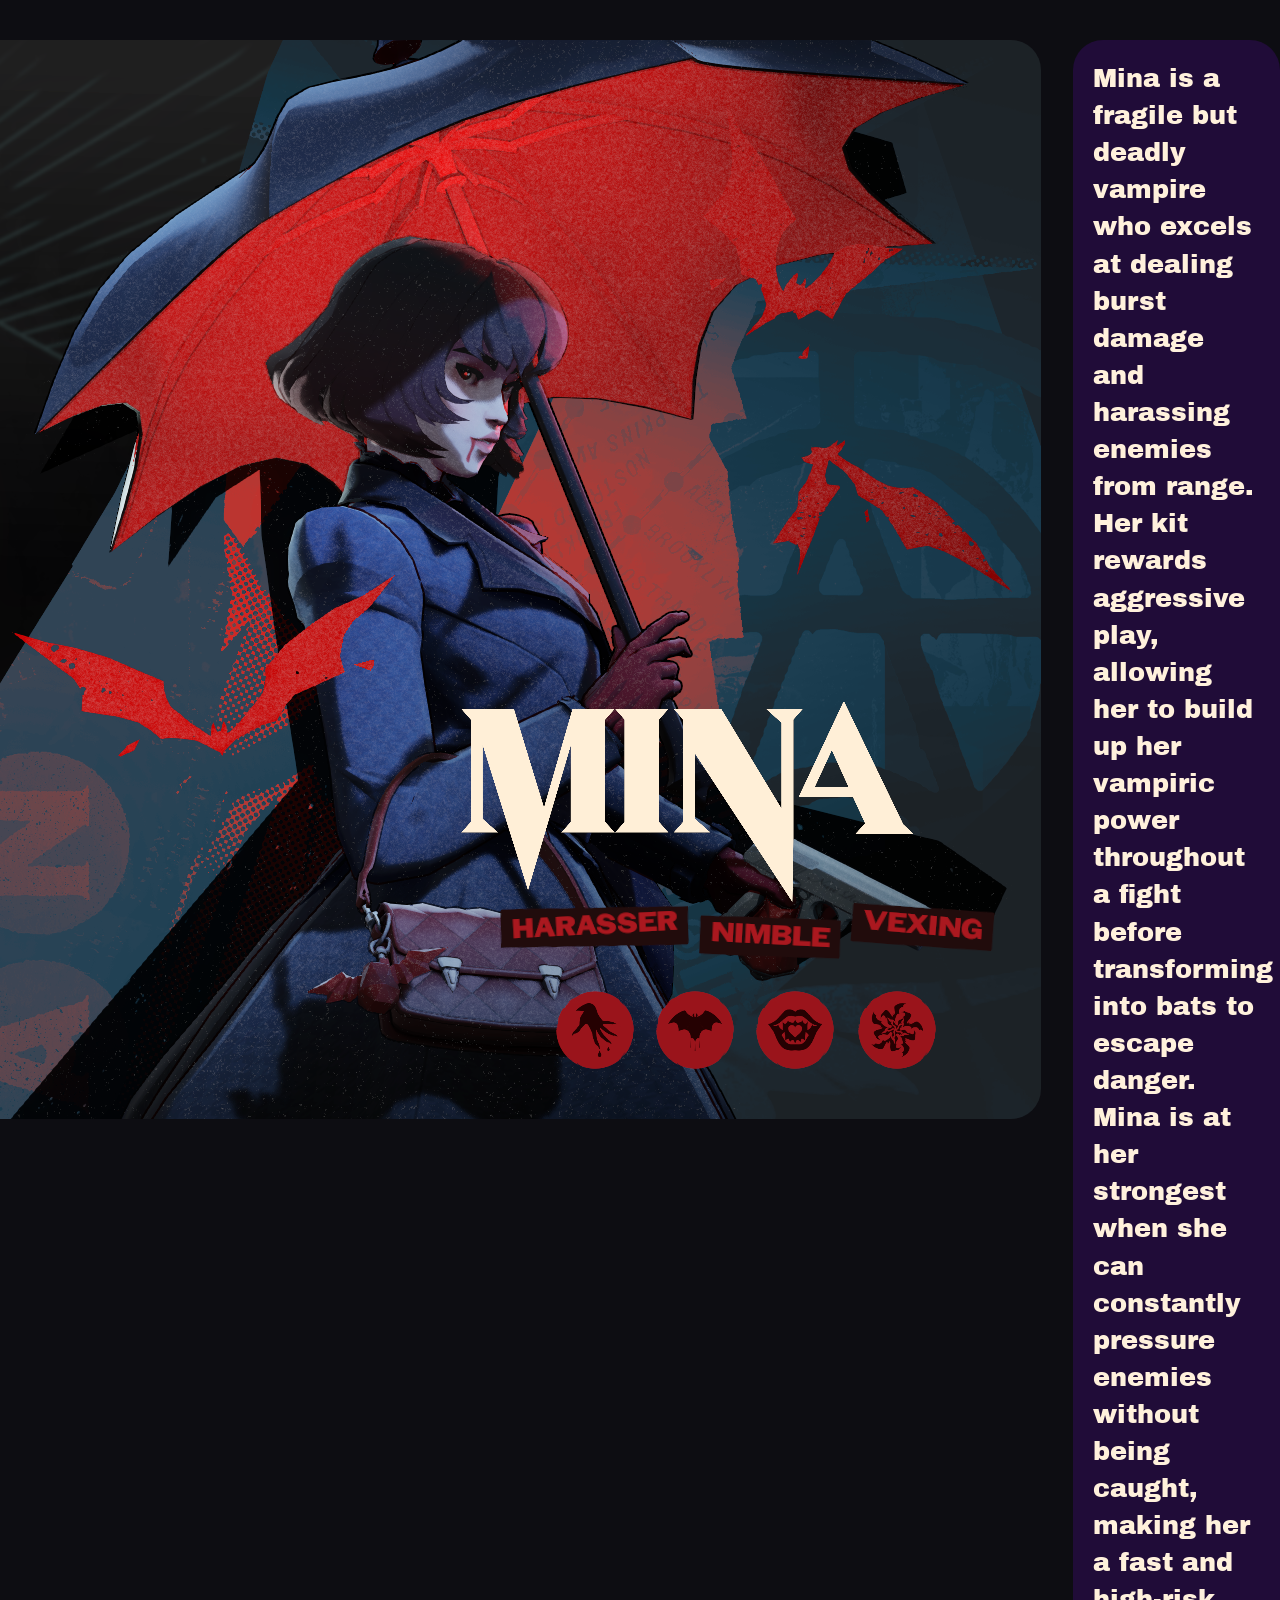
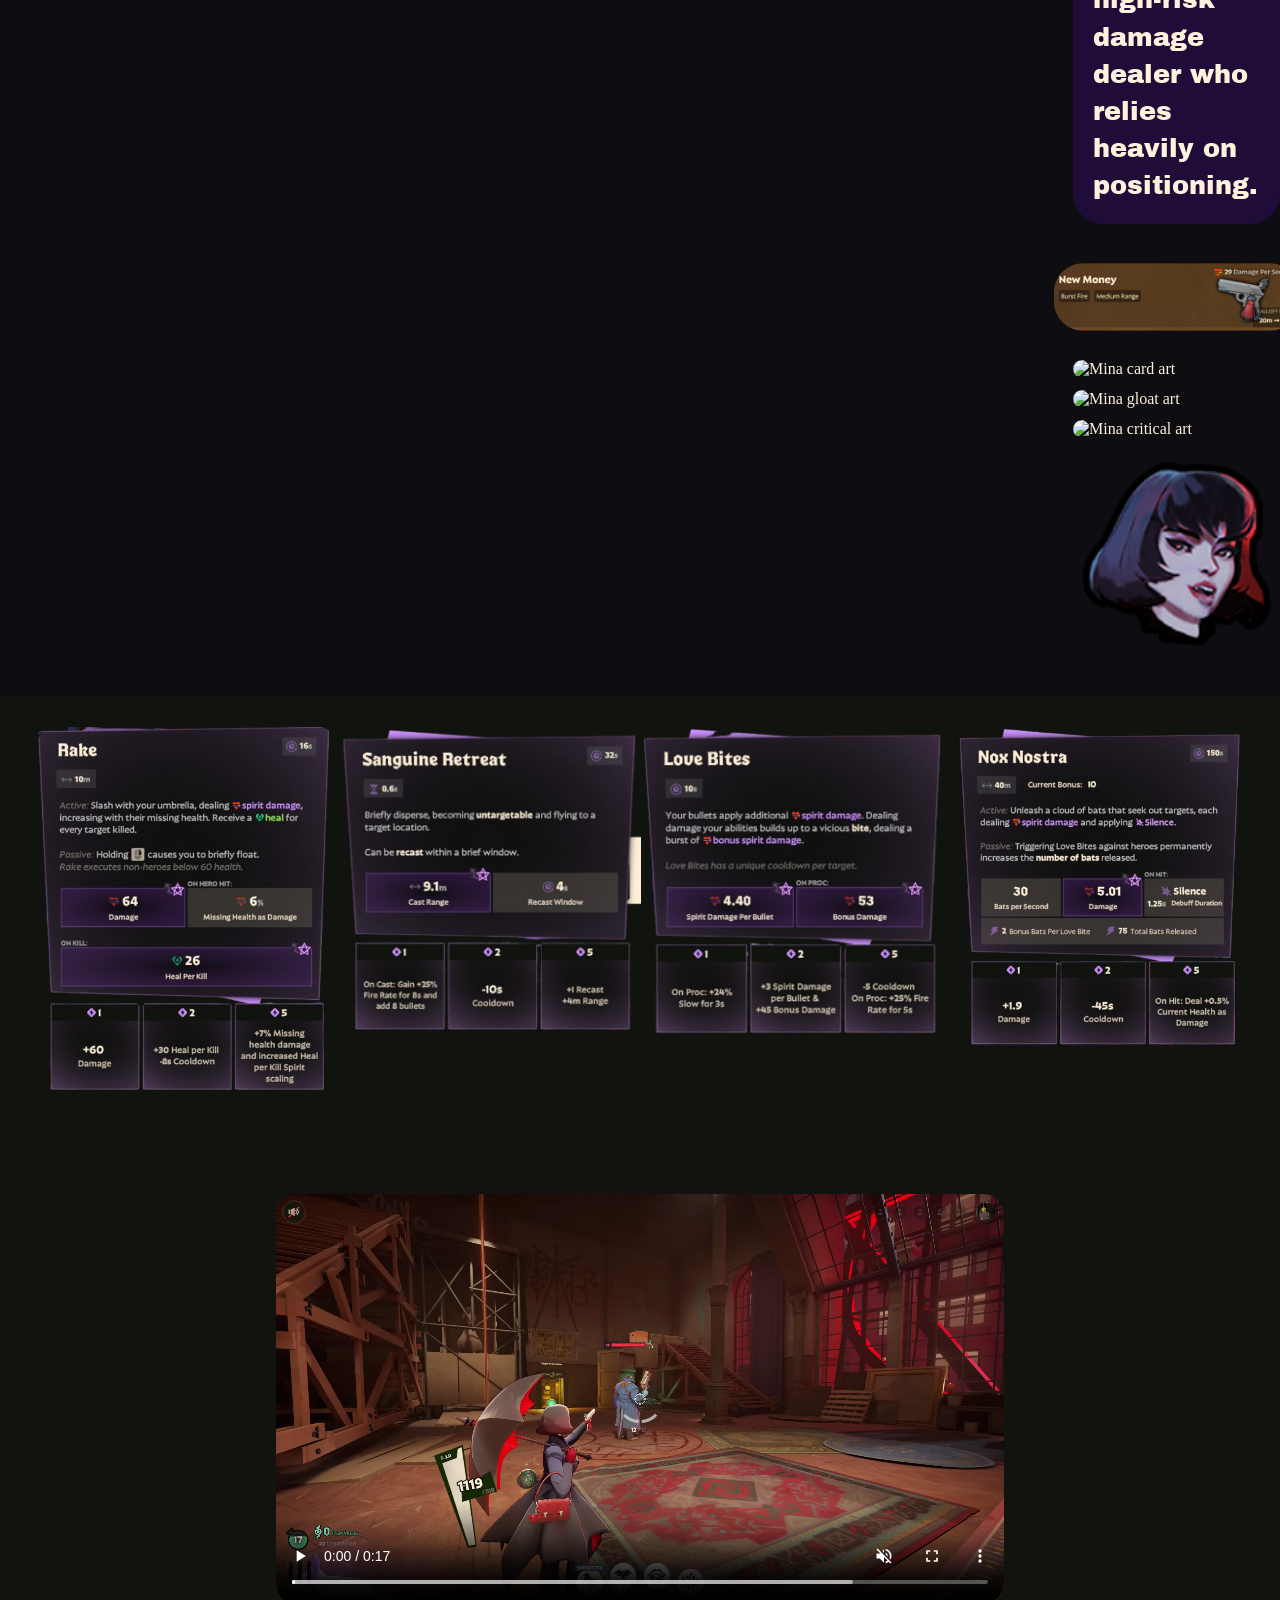
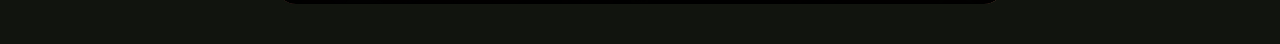
==== page1.html @ 56805ff7 "Initial commit" ====
<!DOCTYPE html>
<html lang="en">


<head>
    <meta charset="UTF-8">
    <meta name="viewport" content="width=device-width, initial-scale=1.0">

    <link rel="preconnect" href="https://fonts.googleapis.com">
    <link rel="preconnect" href="https://fonts.gstatic.com" crossorigin>
    <link href="https://fonts.googleapis.com/css2?family=Archivo+Black&display=swap" rel="stylesheet">

    <link rel="stylesheet" href="style.css">
    <link rel="stylesheet" href="style pages.css">
</head>





<body>
    <div class="page1-wrap">
        <img class="character-image" src="assets/img/Screenshot 2026-09-26 111249.png" alt="Mina">

        <header class="character-header">
            <h1 class="archivo-black-regular char-text">Mina is a fragile but deadly vampire who excels at dealing burst
                damage and harassing enemies from range. Her kit rewards aggressive play, allowing her to build up her
                vampiric power throughout a fight before transforming into bats to escape danger. Mina is at her
                strongest when she can constantly pressure enemies without being caught, making her a fast and high-risk
                damage dealer who relies heavily on positioning.</h1>
            <img class="gun-img" src="assets/img/Mina_gun.png">

            <div class="detail-row">

                <img src="assets/img/mina_card.png" alt="Mina card art">
                <img src="assets/img/mina_gloat.png" alt="Mina gloat art">
                <img src="assets/img/mina_critical.png" alt="Mina critical art">
                <img src="assets/img/Mina.png" alt="Mina character art">
            </div>
        </header>
    </div>

    <main>
        <img src="assets/img/Test (1).png" alt="test">
        <img src="assets/img/téléchargement3.png" alt="test">
        <img src="assets/img/téléchargement3 (1).png" alt="test">
        <img src="assets/img/téléchargement2.png" alt="test">
    </main>

<footer>
    <!-- video for Mina with autoreplay -->
    <video class="video" controls autoplay loop muted>
        <source src="assets/vid/Deadlock 2026-09-26 13-27-13.webm" type="video/webm">
        Your browser does not support the video tag.
    </video>
</footer>



</body>

</html>
---- style.css ----
.archivo-black-regular {
    font-family: "Archivo Black", sans-serif;
    font-weight: 400;
    font-style: normal;
}

* {
    box-sizing: border-box;
}

body {
    margin: 0;
    overflow-x: hidden;
    background: #0d0d12;
    color: rgb(255, 241, 220);
    position: relative;
}

.bg-fixed {
    position: relative;
    z-index: 1;
    background: transparent;
    background-image: url("assets/img/DeadlockWikiBG.png");
    background-size: cover;
    background-position: center;
    background-attachment: fixed;
    background-repeat: no-repeat;
}

.bg-fixed::after {
    content: "";
    position: fixed;
    top: 0;
    left: 12.5%;
    width: 75%;
    height: 100vh;
    background: rgba(10, 10, 14, 0.42);
    border-left: 1px solid rgba(10, 10, 14, 0.8);
    border-right: 1px solid rgba(10, 10, 14, 0.8);
    pointer-events: none;
    z-index: 0;
}

.bg-fixed > * {
    position: relative;
    z-index: 1;
}

.fixed {
    position: relative;
    width: 100%;
    padding: 50px 0 80px;
    background: transparent;
    z-index: 1;
}

.fixed::before {
    content: "";
    position: absolute;
    inset: 0;
    background: transparent;
    pointer-events: none;
}

.scroll,
.heroes-container,
.fixed2,
.fixed3,
header,
main,
footer {
    position: relative;
    z-index: 1;
}

.scroll {
    position: relative;
    width: min(1200px, 85%);
    margin: 0 auto;
    background: rgba(0, 0, 0, 0.75);
    border-radius: 100px;
    padding: 40px 5% 30px;
    box-sizing: border-box;
}

header {
    margin: 0;
    position: relative;
    z-index: 1;
}

.fixed2 {
    width: 100%;
    min-height: 100px;
    background: transparent;
    display: flex;
    justify-content: center;
    align-items: center;
    padding: 30px 0;
}

.center {
    width: min(90%, 720px);
    height: auto;
    margin: 0;
}

h2 {
    color: rgb(255, 241, 220);
    width: 100%;
    margin: 0 auto 24px;
    text-align: center;
    font-size: clamp(20px, 2.2vw, 35px);
    line-height: 1.4;
}

h2:last-child {
    margin-bottom: 0;
}

.heroes {
    display: block;
    width: 100%;
    border-radius: 100px;
    height: auto;
}

.heroes-container {
    position: relative;
    width: min(1200px, 85%);
    margin: 40px auto 0;
    border-radius: 100px;
    overflow: hidden;
}

.section {
    position: absolute;
    top: 0;
    height: 100%;
    width: 16.6667%;
    transition: background 0.2s;
}

.section:hover {
    background: rgba(131, 8, 255, 0.162);
}

.section1 { left: 0%; }
.section2 { left: 16.6667%; }
.section3 { left: 33.3333%; }
.section4 { left: 50%; }
.section5 { left: 66.6667%; }
.section6 { left: 83.3333%; }

.section span {
    position: absolute;
    bottom: 30px;
    left: 50%;
    transform: translateX(-50%);
    color: rgba(255, 241, 220, 0.75);
    font-family: "Archivo Black", sans-serif;
    font-size: clamp(20px, 3vw, 56px);
    opacity: 0;
    transition: opacity 1000ms;
    white-space: nowrap;
}

.section:hover span {
    opacity: 1;
}

.fixed3 {
    width: 100%;
    height: 150px;
    background: transparent;
}

.oldgods-link {
    position: relative;
    display: block;
    width: min(1200px, 85%);
    margin: 0 auto;
}

.oldgods-link::after {
    content: "";
    position: absolute;
    inset: 0;
    border-radius: 100px;
    background: rgba(131, 8, 255, 0);
    transition: background 0.2s;
}

.oldgods-link:hover::after {
    background: rgba(131, 8, 255, 0.162);
}

@media (max-width: 1000px) {
    .fixed {
        padding-top: 35px;
    }

    .fixed::before {
        left: 8%;
        width: 84%;
    }

    .scroll {
        width: 90%;
        border-radius: 60px;
    }

    .heroes-container {
        width: 90%;
        border-radius: 60px;
    }

    .heroes {
        border-radius: 60px;
    }

    h2 {
        font-size: clamp(18px, 2.5vw, 28px);
    }

    .section span {
        font-size: clamp(16px, 3vw, 40px);
        bottom: 20px;
    }
}

@media (max-width: 600px) {
    .fixed {
        padding-top: 25px;
    }

    .fixed::before {
        left: 6%;
        width: 88%;
    }

    .fixed2 {
        min-height: 80px;
        padding: 18px 0;
    }

    .scroll {
        width: 90%;
        padding: 24px 6% 20px;
        border-radius: 35px;
    }

    h2 {
        font-size: 16px;
        line-height: 1.35;
        margin-bottom: 18px;
    }

    .heroes-container {
        width: 90%;
        margin-top: 24px;
        border-radius: 35px;
    }

    .heroes {
        border-radius: 35px;
    }

    .section span {
        font-size: 14px;
        bottom: 10px;
        letter-spacing: 0.04em;
    }

    .fixed3 {
        height: 100px;
    }

    .oldgods-link {
        width: 90%;
    }
}

footer {
  background-color: #0d0d12;
  display: flex;
  justify-content: center;
  align-items: center;
  padding: 20px 0;
}

.valve-logo {
  display: block;
  margin: 0 auto;
  max-width: 180px;
  width: min(180px, 32vw);
  height: auto;
  border-radius: 10px;
}

.oldgods-link img,
.heroes {
  width: 100%;
  max-width: none;
}

.character-image {
  border-radius: 0 30px 30px 0;
}

.page1-wrap {
    display: flex;
    align-items: flex-start;
    gap: 32px;
    margin: 40px 0 0 0;
    padding-left: 0;
}

.character-image {
    display: block;
    width: auto;
    max-width: 100%;
    height: auto;
    border-radius: 0 30px 30px 0;
    flex-shrink: 0;
    margin-left: 0;
}

.character-header {
    flex: 1 1 auto;
    min-width: 0;
    width: auto;
    max-width: none;
}

.character-header h1 {
    margin: 0;
    font-size: clamp(20px, 2vw, 32px);
    line-height: 1.45;
    text-align: left;
    width: 100%;
}

@media (max-width: 800px) {
    .page1-wrap {
        flex-direction: column;
        margin: 24px 0 0 0;
    }

    .character-image {
        width: 100%;
        max-width: 420px;
    }

    .character-header {
        max-width: 100%;
    }

    .character-header h1 {
        font-size: clamp(18px, 5vw, 28px);
    }
}

.char-text {
  background-color: rgba(131, 8, 255, 0.162);
  border-radius: 30px;
  padding: 20px;
}

.gun-img {
  padding: 20px;
    border-radius: 40px;

}

main {
    display: flex;
    align-items: flex-start;
    justify-content: flex-start;
    gap: 1px;
    margin: 40px auto 0;
    flex-wrap: nowrap;
}

main img {
    display: block;
    width: 25%;
    height: auto;
    border-radius: 16px;
    object-fit: cover;
    flex: 1 1 0;
}

@media (max-width: 800px) {
    main {
        flex-wrap: wrap;
        gap: 12px;
    }

    main img {
        width: calc((100% - 12px) / 2);
        min-width: 140px;
    }
}

@media (max-width: 480px) {
    main img {
        width: 100%;
        min-width: 0;
    }
}

.main {
background-color:
}
---- style pages.css ----
.char-text {
  background-color: rgba(131, 8, 255, 0.162);
  border-radius: 30px;
  padding: 20px;
}

.gun-img {
  display: block;
  margin: 20px auto 0;
  padding: 20px;
  margin-top: 30px;
  border-radius: 40px;
  max-width: 100%;
  height: auto;
  scale: 147%;
}

.page1-wrap {
    display: flex;
    align-items: flex-start;
    gap: 32px;
    margin: 40px 0 0 0;
    padding-left: 0;
}

.character-image {
    display: block;
    width: auto;
    max-width: 100%;
    height: auto;
    border-radius: 0 30px 30px 0;
    flex-shrink: 0;
    margin-left: 0;
}

.character-header {
    flex: 1 1 auto;
    min-width: 0;
    width: auto;
    max-width: none;
}

.character-header h1 {
    margin: 0;
    font-size: clamp(20px, 2vw, 32px);
    line-height: 1.45;
    text-align: left;
    width: 100%;
}

main {
    display: flex;
    align-items: flex-start;
    justify-content: flex-start;

    margin: 40px auto 0;
    flex-wrap: nowrap;
}

main img {
    display: block;
    width: 25%;
    height: auto;
    border-radius: 16px;
    object-fit: cover;
    flex: 1 1 0;
}

.detail-row {
  display: flex;
  justify-content: center;
  align-items: stretch;
  gap: 12px;
  margin-top: 20px;
  width: 100%;
  flex-wrap: wrap;
}

.detail-row img {
  display: block;
  width: calc((100% - 36px) / 4);
  max-width: 220px;
  min-width: 120px;
  height: auto;
  border-radius: 16px;
  object-fit: cover;
  flex: 1 1 0;
}

.placeholder-portrait,
.placeholder-box,
.placeholder-banner,
.video-placeholder {
  background: rgba(255, 255, 255, 0.08);
  border: 1px solid rgba(255, 255, 255, 0.1);
  border-radius: 16px;
}

.placeholder-portrait {
  width: 420px;
  height: 620px;
  min-width: 220px;
}

.placeholder-banner {
  width: 100%;
  max-width: 400px;
  min-height: 120px;
  margin: 20px auto 0;
}

.placeholder-box {
  width: calc((100% - 36px) / 4);
  min-width: 120px;
  height: 140px;
}

.placeholder-gallery {
  width: 25%;
  min-height: 180px;
  height: 180px;
}

.video-placeholder {
  display: flex;
  align-items: center;
  justify-content: center;
  width: min(60%, 900px);
  min-height: 220px;
  margin: 30px auto 0;
  color: rgba(255, 255, 255, 0.7);
  font-family: "Archivo Black", sans-serif;
  letter-spacing: 0.08em;
  text-transform: uppercase;
}

@media (max-width: 800px) {
    .page1-wrap {
        flex-direction: column;
        margin: 24px 0 0 0;
    }

    .character-image {
        width: 100%;
        max-width: 420px;
    }

    .character-header {
        max-width: 100%;
    }

    .character-header h1 {
        font-size: clamp(18px, 5vw, 28px);
    }

    main {
        flex-wrap: wrap;
        gap: 12px;
    }

    main img {
        width: calc((100% - 12px) / 2);
    }

    .detail-row {
        gap: 10px;
        border-radius: 20px;
    }

    .detail-row img {
        width: calc((100% - 10px) / 2);
    }

    .placeholder-portrait {
        width: 100%;
        max-width: 420px;
        height: 420px;
    }

    .placeholder-box {
        width: calc((100% - 10px) / 2);
    }

    .placeholder-gallery {
        width: calc((100% - 12px) / 2);
    }
}

@media (max-width: 480px) {
    main img {
        width: 100%;
    }

    .detail-row img {
        width: 100%;
        max-width: 100%;
    }

    .placeholder-box,
    .placeholder-gallery {
        width: 100%;
    }

    .video-placeholder {
        width: 90%;
    }
}

main {
    background-color:#11140e;
    padding: 30px;
    
}

.video {
    display: block;
    margin: 20px auto 0;
    padding: 20px;
    margin-top: 30px;
    border-radius: 40px;
    max-width: 60%;
    height: auto;
    scale: 100%;
}

footer {
    background-color:#11140e;
}
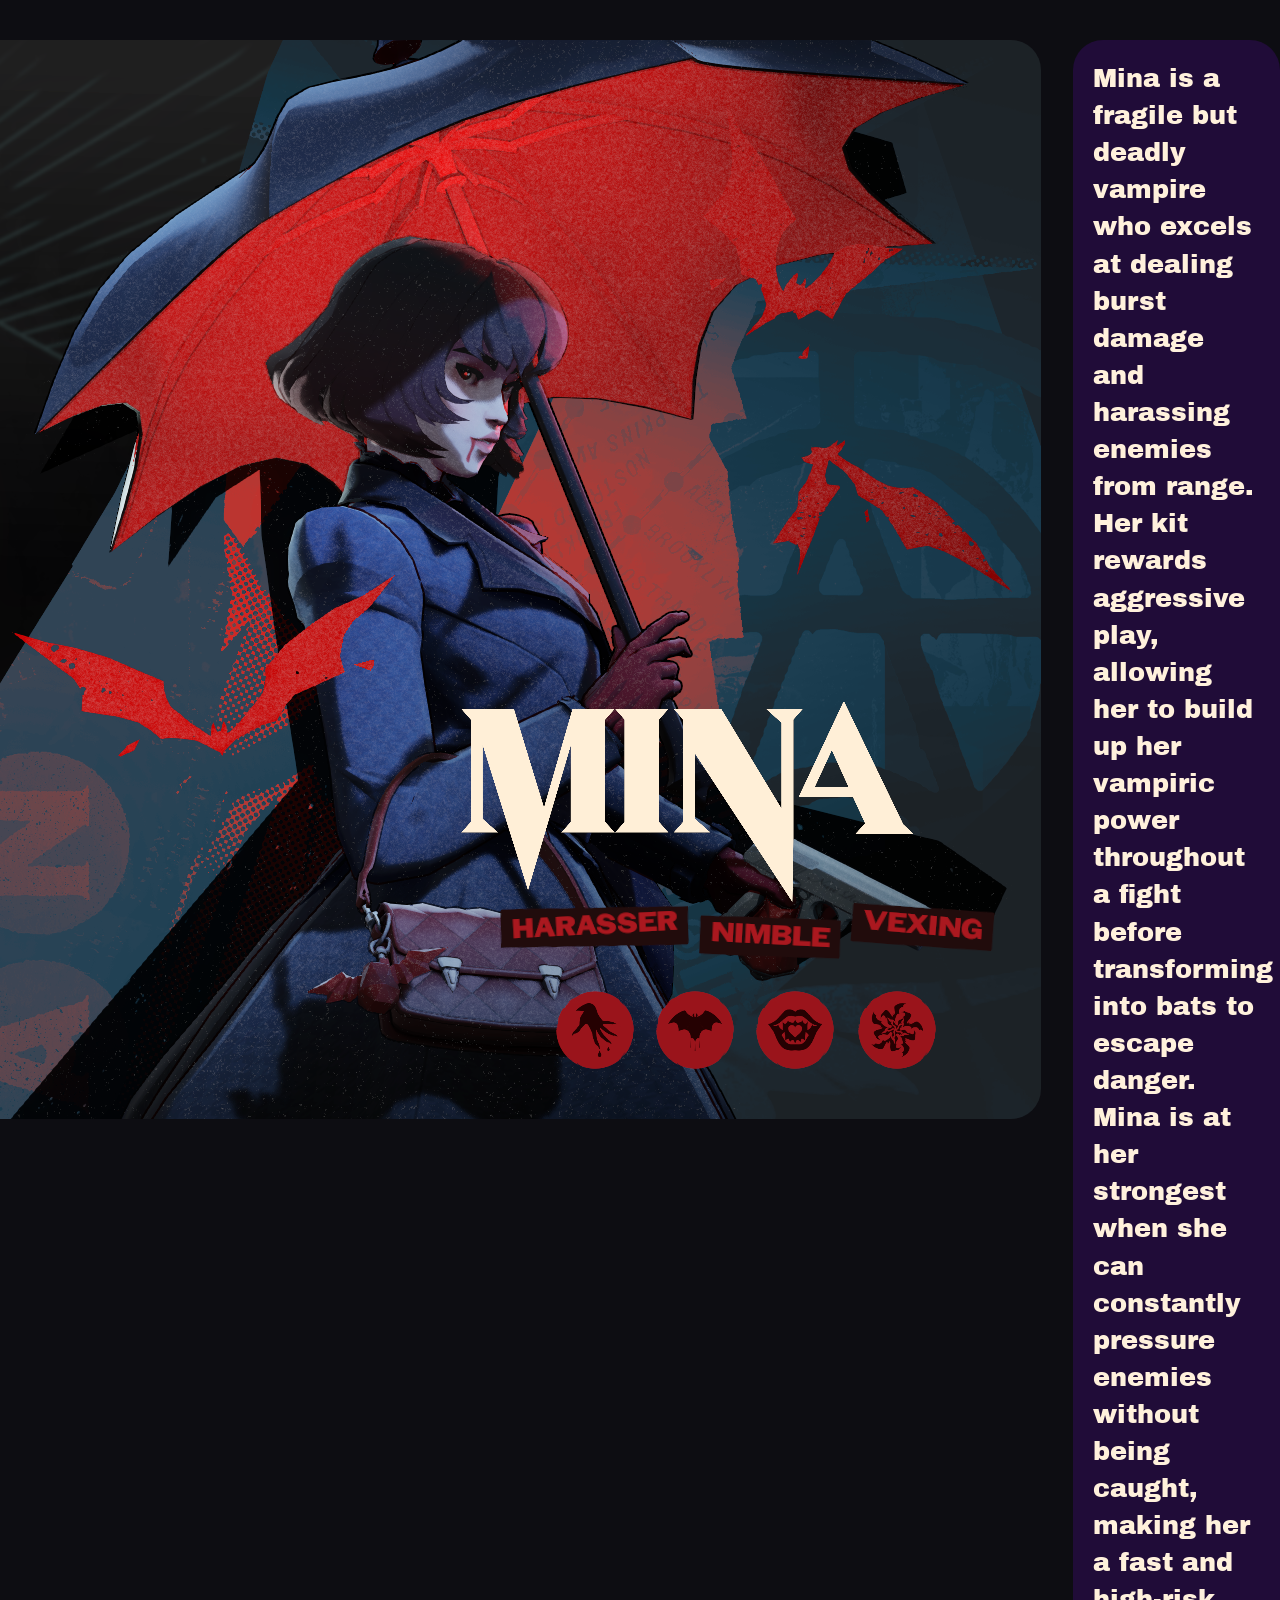
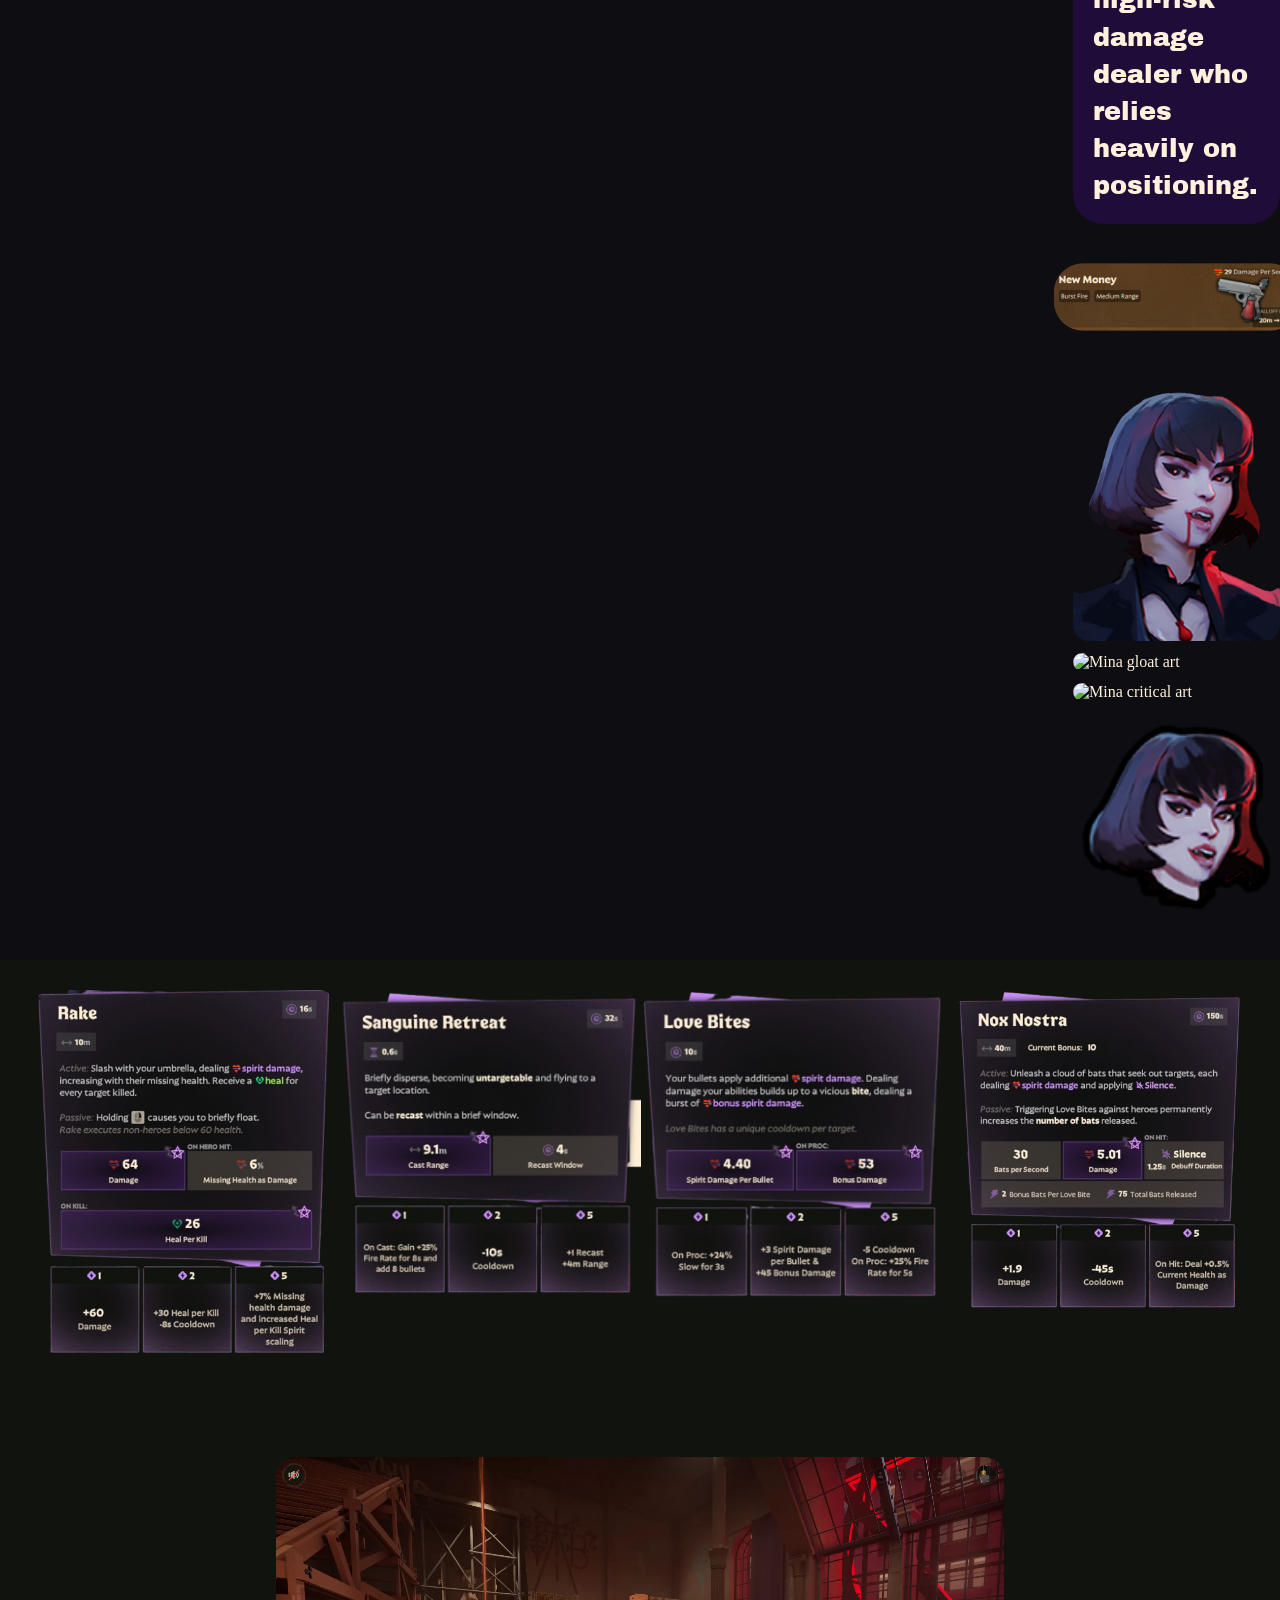
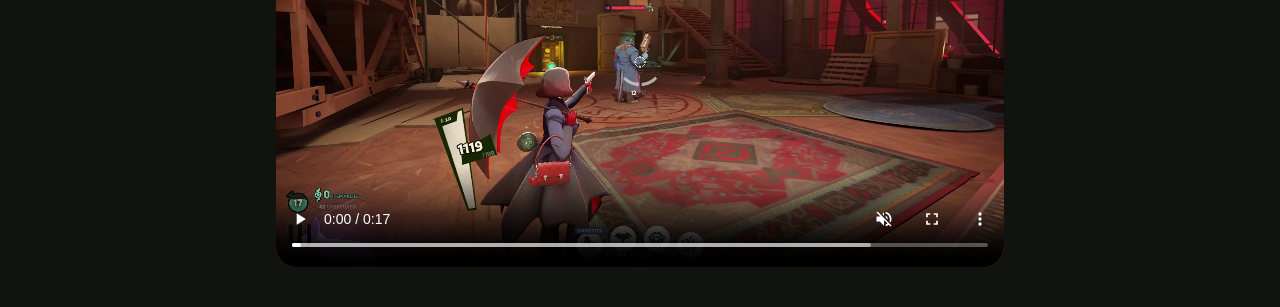
==== commit 4047f197: "fixed stuff" ====
--- a/page1.html
+++ b/page1.html
@@ -32,9 +32,9 @@
 
             <div class="detail-row">
 
-                <img src="assets/img/mina_card.png" alt="Mina card art">
-                <img src="assets/img/mina_gloat.png" alt="Mina gloat art">
-                <img src="assets/img/mina_critical.png" alt="Mina critical art">
+                <img src="assets/img/Mina_card.png" alt="Mina card art">
+                <img src="assets/img/Mina_gloat.png" alt="Mina gloat art">
+                <img src="assets/img/Mina_critical.png" alt="Mina critical art">
                 <img src="assets/img/Mina.png" alt="Mina character art">
             </div>
         </header>
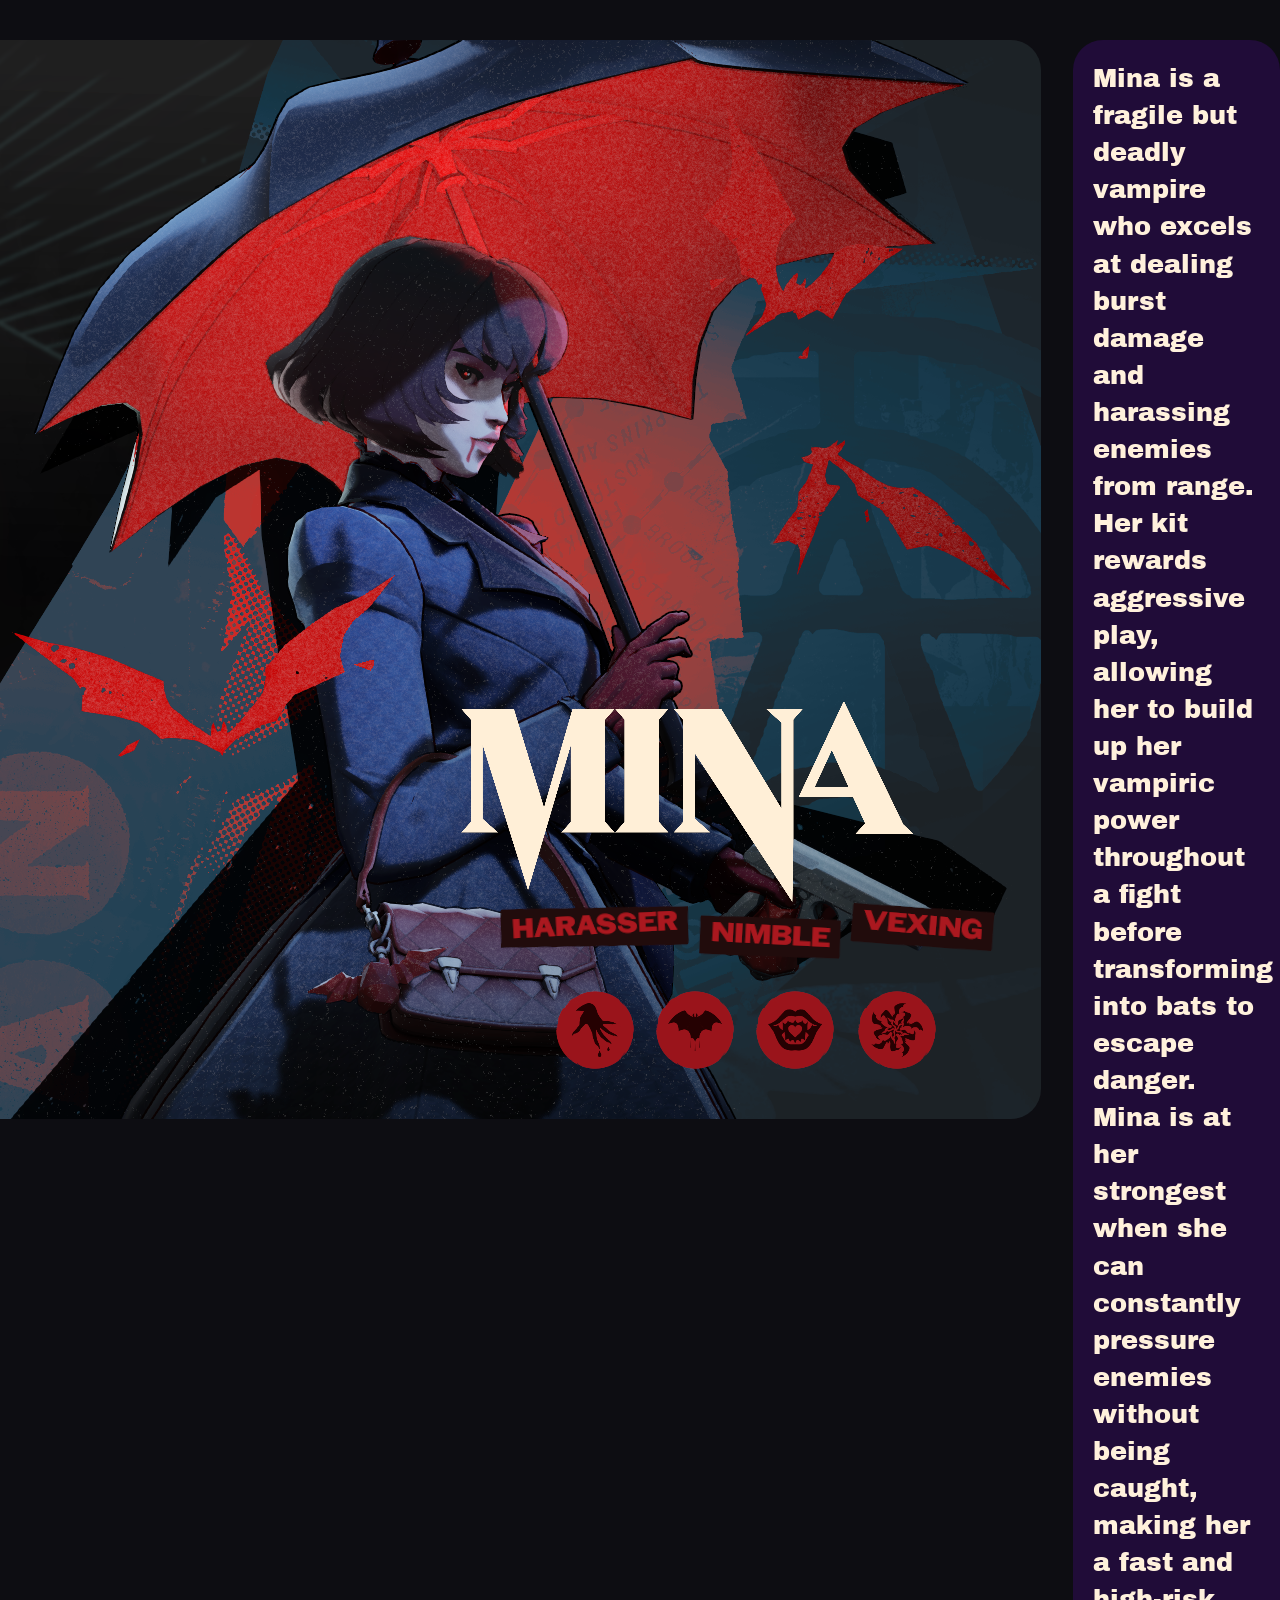
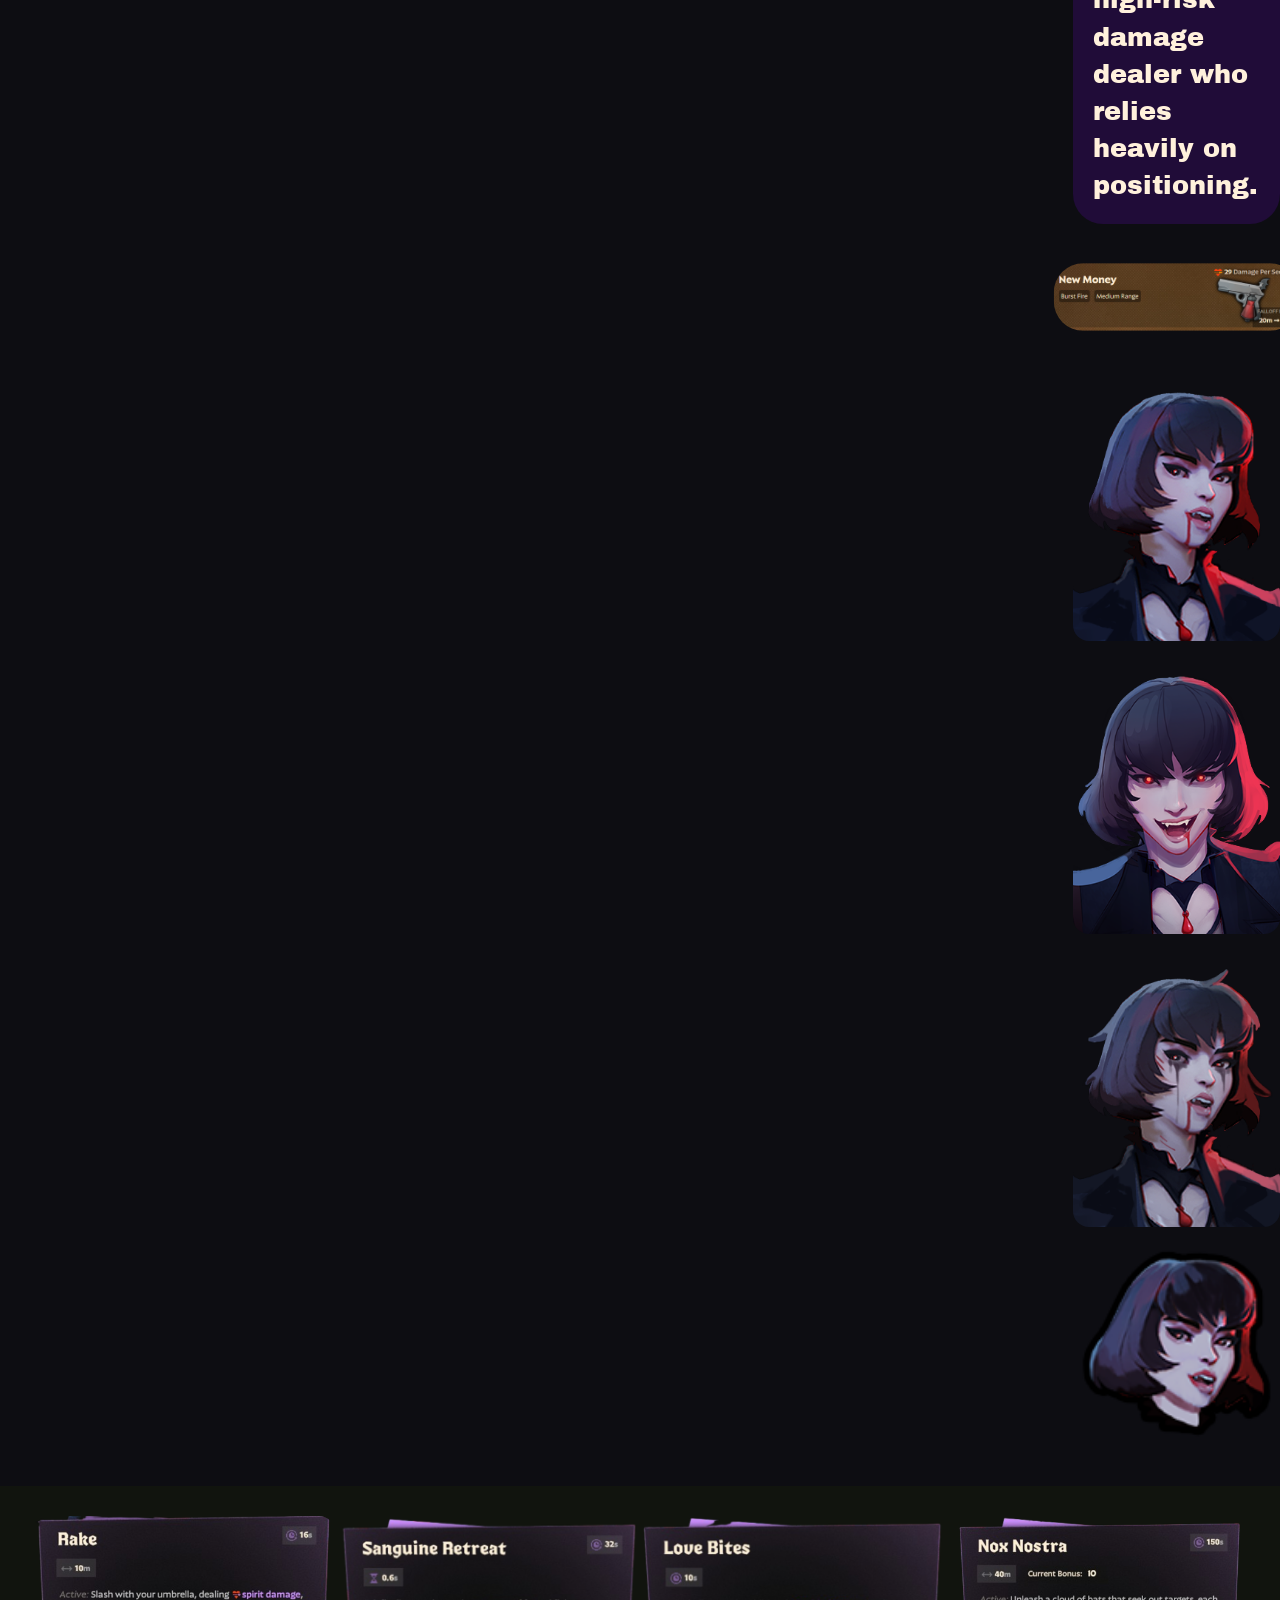
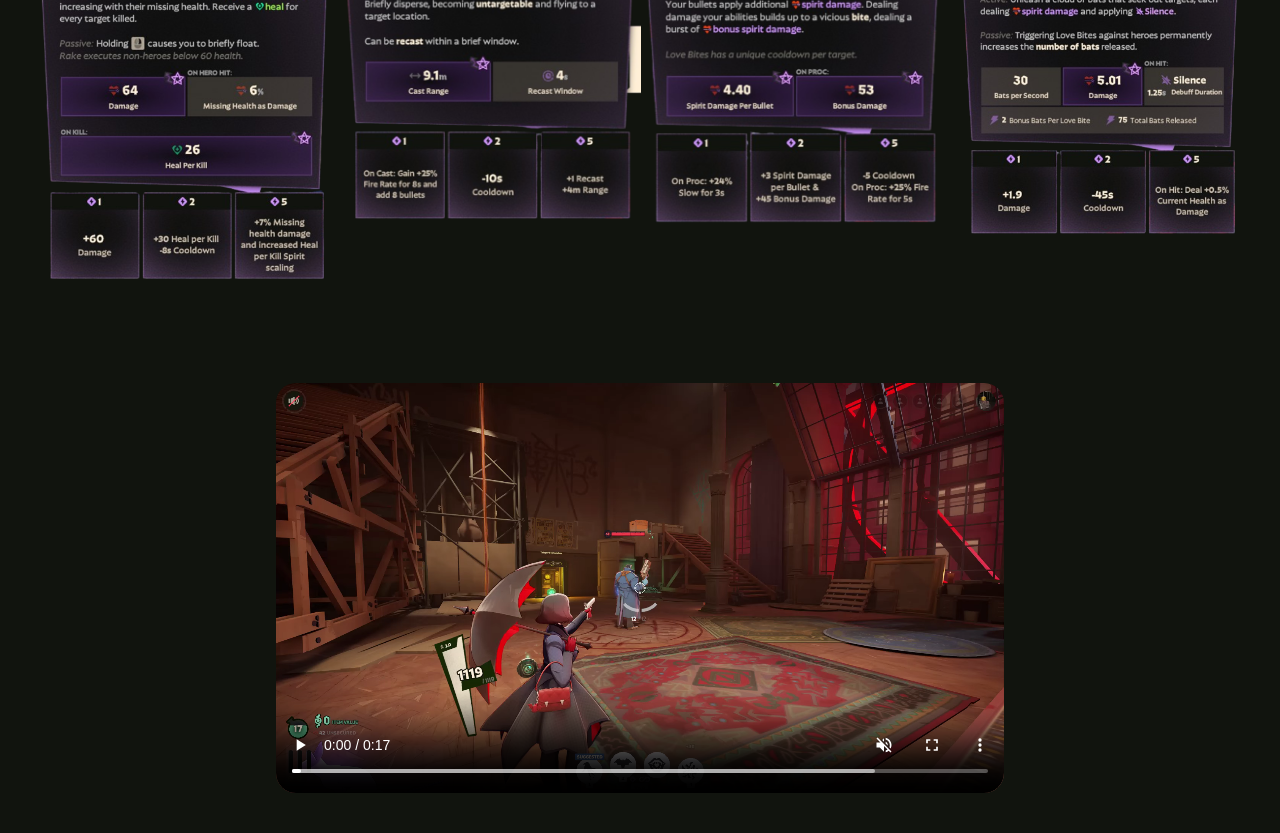
==== commit 343d1b0e: "fixes" ====
--- a/page1.html
+++ b/page1.html
@@ -33,8 +33,8 @@
             <div class="detail-row">
 
                 <img src="assets/img/Mina_card.png" alt="Mina card art">
-                <img src="assets/img/Mina_gloat.png" alt="Mina gloat art">
-                <img src="assets/img/Mina_critical.png" alt="Mina critical art">
+                <img src="assets/img/Mina_Gloat.png" alt="Mina gloat art">
+                <img src="assets/img/Mina_Critical.png" alt="Mina critical art">
                 <img src="assets/img/Mina.png" alt="Mina character art">
             </div>
         </header>
